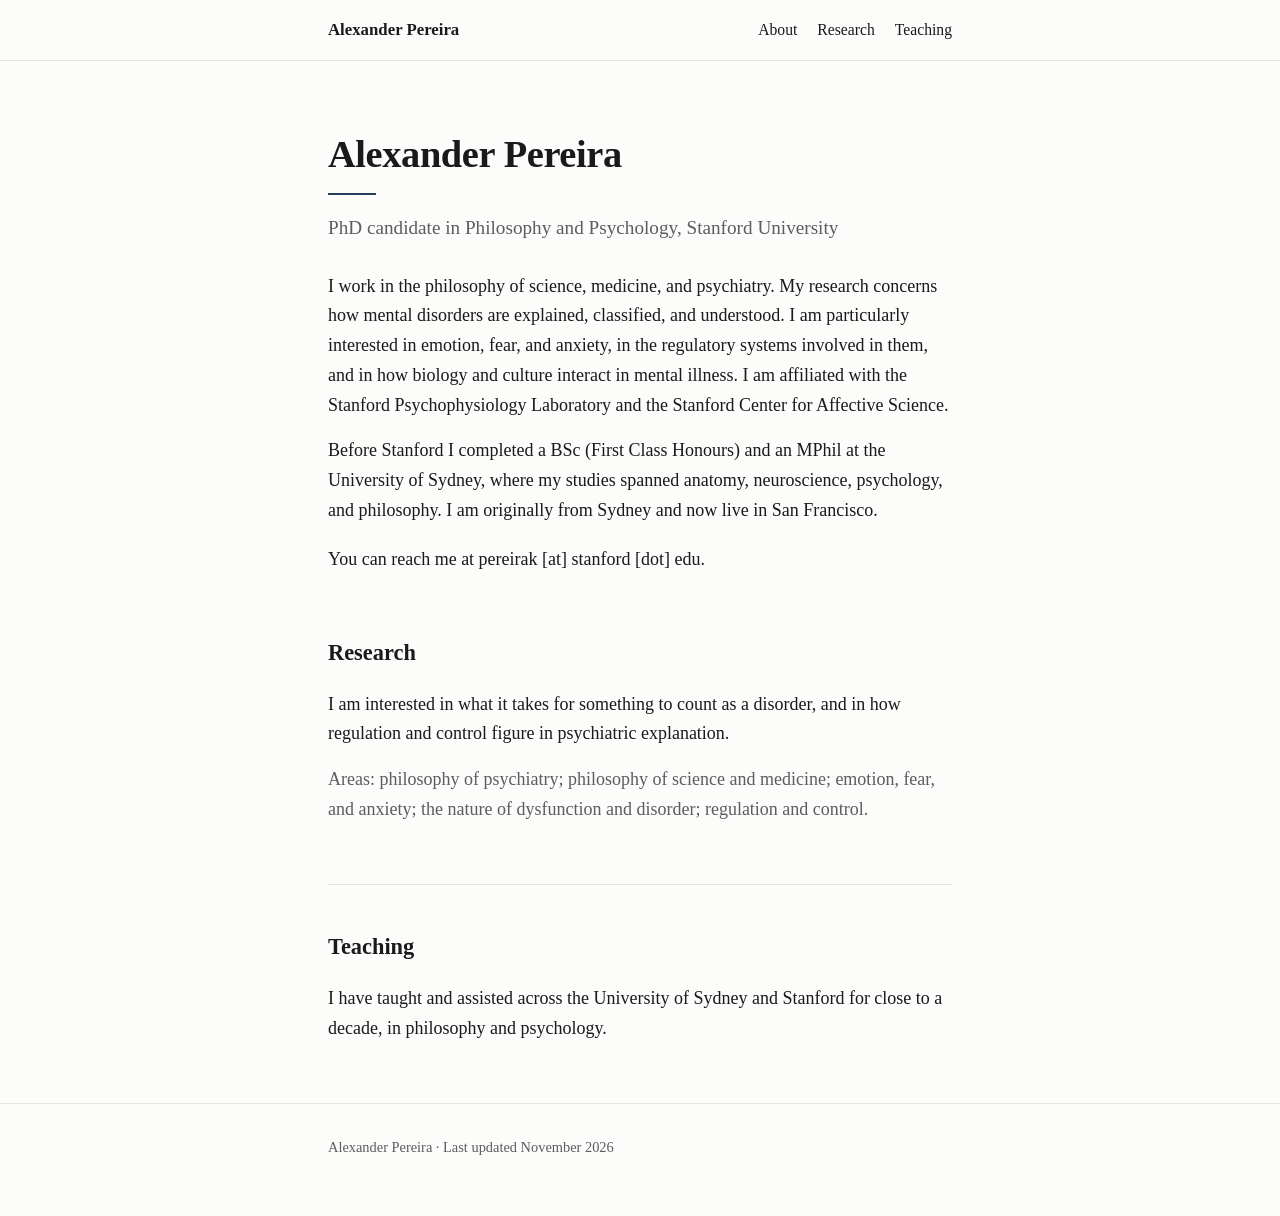
==== index.html @ c3bff444 "Add files via upload" ====
<!DOCTYPE html>
<html lang="en">
<head>
  <meta charset="utf-8">
  <meta name="viewport" content="width=device-width, initial-scale=1">
  <title>Alexander Pereira — Philosophy & Psychology, Stanford University</title>

  <style>
  /* ============================================================
     DESIGN TOKENS — the values you'll most often want to change.
     Edit these and the whole page updates.
     ============================================================ */
  :root {
    /* Colours */
    --paper:   #fcfcfb;   /* page background: near-white, barely warm */
    --ink:     #1a1a1c;   /* body text: near-black, not pure black */
    --muted:   #5c5c62;   /* secondary text: dates, captions */
    --rule:    #e6e5e2;   /* hairline dividers */
    --accent:  #274060;   /* deep ink blue: links and the rule under your name */

    /* Type */
    --serif: "Iowan Old Style", "Palatino Linotype", Palatino,
             "Book Antiqua", Georgia, serif;
    --measure: 42rem;     /* max line length for reading text (~66 characters) */
    --base:    1.125rem;  /* body font size (18px) */
  }

  /* ============================================================
     BASE
     ============================================================ */
  * { box-sizing: border-box; }

  html { -webkit-text-size-adjust: 100%; }

  body {
    margin: 0;
    background: var(--paper);
    color: var(--ink);
    font-family: var(--serif);
    font-size: var(--base);
    line-height: 1.65;
    /* nicer serif rendering */
    -webkit-font-smoothing: antialiased;
    text-rendering: optimizeLegibility;
  }

  /* One centred column for everything */
  .wrap {
    max-width: var(--measure);
    margin: 0 auto;
    padding: 0 1.5rem;
  }

  a {
    color: var(--accent);
    text-decoration: underline;
    text-underline-offset: 2px;
    text-decoration-thickness: 1px;
    transition: text-decoration-thickness 0.12s ease;
  }
  a:hover { text-decoration-thickness: 2px; }

  :focus-visible {
    outline: 2px solid var(--accent);
    outline-offset: 3px;
    border-radius: 1px;
  }

  @media (prefers-reduced-motion: reduce) {
    a { transition: none; }
  }

  /* ============================================================
     TOP NAV
     ============================================================ */
  .nav {
    position: sticky;
    top: 0;
    background: var(--paper);
    border-bottom: 1px solid var(--rule);
    z-index: 10;
  }
  .nav .wrap {
    display: flex;
    flex-wrap: wrap;
    align-items: baseline;
    justify-content: space-between;
    gap: 0.5rem 1.25rem;
    padding-top: 1rem;
    padding-bottom: 1rem;
  }
  .nav__name {
    font-weight: 600;
    font-size: 1.05rem;
    text-decoration: none;
    color: var(--ink);
  }
  .nav__links {
    display: flex;
    flex-wrap: wrap;
    gap: 1.25rem;
    font-size: 0.98rem;
  }
  .nav__links a {
    color: var(--ink);
    text-decoration: none;
  }
  .nav__links a:hover { color: var(--accent); }

  /* ============================================================
     HERO / LANDING
     ============================================================ */
  .hero { padding: 4.5rem 0 1rem; }

  .hero h1 {
    font-size: 2.4rem;
    line-height: 1.1;
    font-weight: 600;
    margin: 0;
    letter-spacing: -0.01em;
  }
  /* the one accent flourish: a short rule under the name */
  .hero h1::after {
    content: "";
    display: block;
    width: 3rem;
    height: 2px;
    background: var(--accent);
    margin-top: 1.1rem;
  }
  .hero .role {
    font-size: 1.2rem;
    color: var(--muted);
    margin: 1.1rem 0 1.75rem;
  }

  .links-row {
    display: flex;
    flex-wrap: wrap;
    gap: 1.5rem;
    margin-top: 1.5rem;
    font-size: 1rem;
  }

  /* ============================================================
     SECTIONS
     ============================================================ */
  section { padding: 2.75rem 0; }
  section + section { border-top: 1px solid var(--rule); }

  h2 {
    font-size: 1.4rem;
    font-weight: 600;
    margin: 0 0 1.1rem;
  }
  h3 {
    font-size: 1.05rem;
    font-weight: 600;
    margin: 1.75rem 0 0.35rem;
  }
  p { margin: 0 0 1rem; }

  .entry { margin: 0 0 1.4rem; }
  .entry .title { font-style: italic; }
  .entry .meta  { color: var(--muted); font-size: 0.95rem; }

  ul.plain { list-style: none; padding: 0; margin: 0; }
  ul.plain li { margin: 0 0 1rem; }

  .areas { color: var(--muted); }

  .contact { margin: 1.25rem 0 0; }

  /* ============================================================
     FOOTER
     ============================================================ */
  footer {
    border-top: 1px solid var(--rule);
    padding: 2rem 0 3.5rem;
    color: var(--muted);
    font-size: 0.9rem;
  }

  /* ============================================================
     SMALL SCREENS
     ============================================================ */
  @media (max-width: 640px) {
    :root { --base: 1.0625rem; }
    .hero { padding-top: 3rem; }
    .hero h1 { font-size: 2rem; }
  }
  </style>
</head>

<body>

  <nav class="nav">
    <div class="wrap">
      <a class="nav__name" href="#top">Alexander Pereira</a>
      <div class="nav__links">
        <a href="#about">About</a>
        <a href="#research">Research</a>
        <a href="#teaching">Teaching</a>
      </div>
    </div>
  </nav>

  <main class="wrap" id="top">

    <header class="hero" id="about">
      <h1>Alexander Pereira</h1>
      <p class="role">PhD candidate in Philosophy and Psychology, Stanford University</p>

      <p>
        I work in the philosophy of science, medicine, and psychiatry. My research
        concerns how mental disorders are explained, classified, and understood. I am
        particularly interested in emotion, fear, and anxiety, in the regulatory systems
        involved in them, and in how biology and culture interact in mental illness.
        I am affiliated with the Stanford Psychophysiology Laboratory and the Stanford
        Center for Affective Science.
      </p>
      <p>
        Before Stanford I completed a BSc (First Class Honours) and an MPhil at the
        University of Sydney, where my studies spanned anatomy, neuroscience, psychology,
        and philosophy. I am originally from Sydney and now live in San Francisco.
      </p>

      <p class="contact">
        You can reach me at pereirak [at] stanford [dot] edu.
      </p>

    </header>

    <section id="research">
      <h2>Research</h2>
      <p>
        I am interested in what it takes for something to count as a disorder, and in how
        regulation and control figure in psychiatric explanation.
      </p>


      <p class="areas">
        Areas: philosophy of psychiatry; philosophy of science and medicine; emotion,
        fear, and anxiety; the nature of dysfunction and disorder; regulation and control.
      </p>
    </section>

    <section id="teaching">
      <h2>Teaching</h2>
      <p>
        I have taught and assisted across the University of Sydney and Stanford for
        close to a decade, in philosophy and psychology.
      </p>
    </section>



  </main>

  <footer>
    <div class="wrap">
      Alexander Pereira · Last updated November 2026
    </div>
  </footer>

</body>
</html>
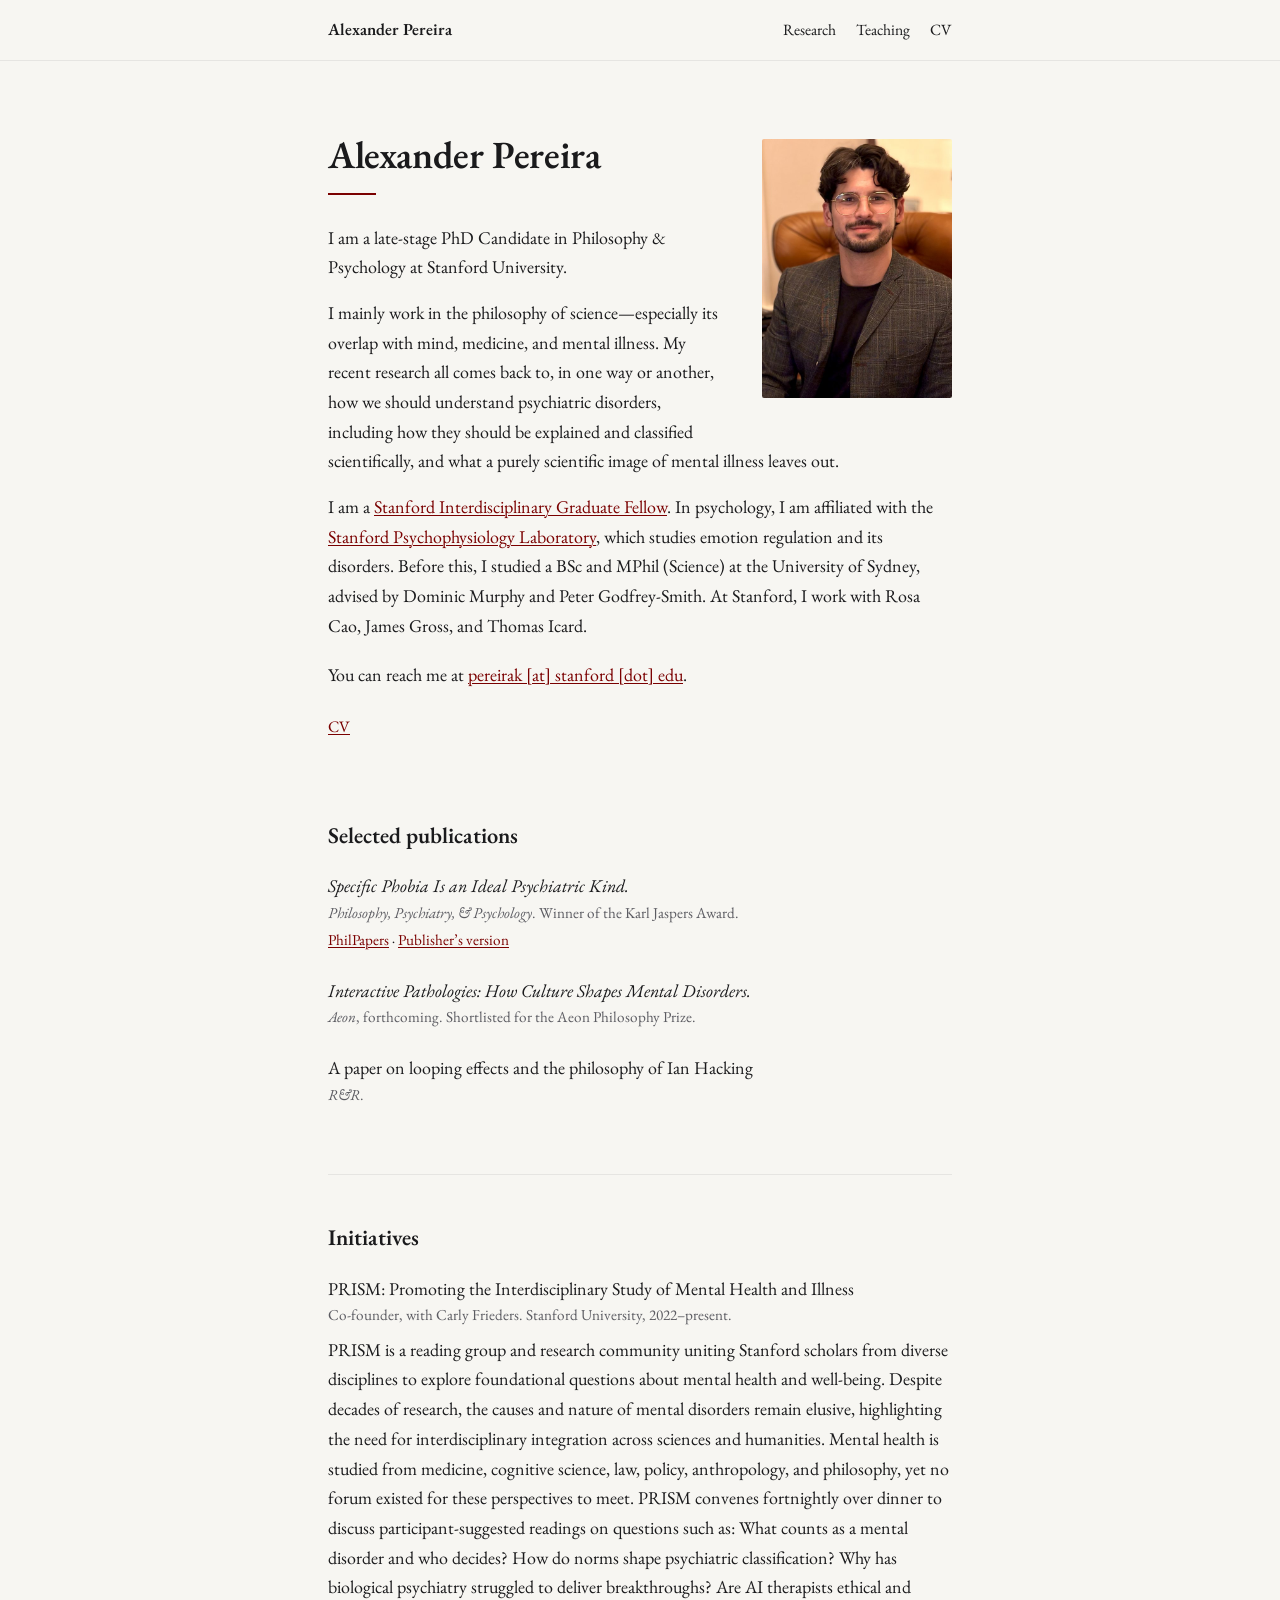
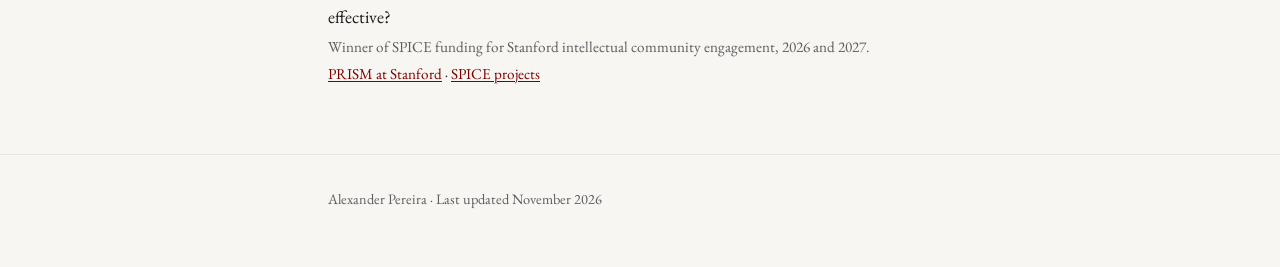
==== commit a51c1a70: "Add files via upload" ====
--- a/index.html
+++ b/index.html
@@ -4,256 +4,112 @@
   <meta charset="utf-8">
   <meta name="viewport" content="width=device-width, initial-scale=1">
   <title>Alexander Pereira — Philosophy & Psychology, Stanford University</title>
-
-  <style>
-  /* ============================================================
-     DESIGN TOKENS — the values you'll most often want to change.
-     Edit these and the whole page updates.
-     ============================================================ */
-  :root {
-    /* Colours */
-    --paper:   #fcfcfb;   /* page background: near-white, barely warm */
-    --ink:     #1a1a1c;   /* body text: near-black, not pure black */
-    --muted:   #5c5c62;   /* secondary text: dates, captions */
-    --rule:    #e6e5e2;   /* hairline dividers */
-    --accent:  #274060;   /* deep ink blue: links and the rule under your name */
-
-    /* Type */
-    --serif: "Iowan Old Style", "Palatino Linotype", Palatino,
-             "Book Antiqua", Georgia, serif;
-    --measure: 42rem;     /* max line length for reading text (~66 characters) */
-    --base:    1.125rem;  /* body font size (18px) */
-  }
-
-  /* ============================================================
-     BASE
-     ============================================================ */
-  * { box-sizing: border-box; }
-
-  html { -webkit-text-size-adjust: 100%; }
-
-  body {
-    margin: 0;
-    background: var(--paper);
-    color: var(--ink);
-    font-family: var(--serif);
-    font-size: var(--base);
-    line-height: 1.65;
-    /* nicer serif rendering */
-    -webkit-font-smoothing: antialiased;
-    text-rendering: optimizeLegibility;
-  }
-
-  /* One centred column for everything */
-  .wrap {
-    max-width: var(--measure);
-    margin: 0 auto;
-    padding: 0 1.5rem;
-  }
-
-  a {
-    color: var(--accent);
-    text-decoration: underline;
-    text-underline-offset: 2px;
-    text-decoration-thickness: 1px;
-    transition: text-decoration-thickness 0.12s ease;
-  }
-  a:hover { text-decoration-thickness: 2px; }
-
-  :focus-visible {
-    outline: 2px solid var(--accent);
-    outline-offset: 3px;
-    border-radius: 1px;
-  }
-
-  @media (prefers-reduced-motion: reduce) {
-    a { transition: none; }
-  }
-
-  /* ============================================================
-     TOP NAV
-     ============================================================ */
-  .nav {
-    position: sticky;
-    top: 0;
-    background: var(--paper);
-    border-bottom: 1px solid var(--rule);
-    z-index: 10;
-  }
-  .nav .wrap {
-    display: flex;
-    flex-wrap: wrap;
-    align-items: baseline;
-    justify-content: space-between;
-    gap: 0.5rem 1.25rem;
-    padding-top: 1rem;
-    padding-bottom: 1rem;
-  }
-  .nav__name {
-    font-weight: 600;
-    font-size: 1.05rem;
-    text-decoration: none;
-    color: var(--ink);
-  }
-  .nav__links {
-    display: flex;
-    flex-wrap: wrap;
-    gap: 1.25rem;
-    font-size: 0.98rem;
-  }
-  .nav__links a {
-    color: var(--ink);
-    text-decoration: none;
-  }
-  .nav__links a:hover { color: var(--accent); }
-
-  /* ============================================================
-     HERO / LANDING
-     ============================================================ */
-  .hero { padding: 4.5rem 0 1rem; }
-
-  .hero h1 {
-    font-size: 2.4rem;
-    line-height: 1.1;
-    font-weight: 600;
-    margin: 0;
-    letter-spacing: -0.01em;
-  }
-  /* the one accent flourish: a short rule under the name */
-  .hero h1::after {
-    content: "";
-    display: block;
-    width: 3rem;
-    height: 2px;
-    background: var(--accent);
-    margin-top: 1.1rem;
-  }
-  .hero .role {
-    font-size: 1.2rem;
-    color: var(--muted);
-    margin: 1.1rem 0 1.75rem;
-  }
-
-  .links-row {
-    display: flex;
-    flex-wrap: wrap;
-    gap: 1.5rem;
-    margin-top: 1.5rem;
-    font-size: 1rem;
-  }
-
-  /* ============================================================
-     SECTIONS
-     ============================================================ */
-  section { padding: 2.75rem 0; }
-  section + section { border-top: 1px solid var(--rule); }
-
-  h2 {
-    font-size: 1.4rem;
-    font-weight: 600;
-    margin: 0 0 1.1rem;
-  }
-  h3 {
-    font-size: 1.05rem;
-    font-weight: 600;
-    margin: 1.75rem 0 0.35rem;
-  }
-  p { margin: 0 0 1rem; }
-
-  .entry { margin: 0 0 1.4rem; }
-  .entry .title { font-style: italic; }
-  .entry .meta  { color: var(--muted); font-size: 0.95rem; }
-
-  ul.plain { list-style: none; padding: 0; margin: 0; }
-  ul.plain li { margin: 0 0 1rem; }
-
-  .areas { color: var(--muted); }
-
-  .contact { margin: 1.25rem 0 0; }
-
-  /* ============================================================
-     FOOTER
-     ============================================================ */
-  footer {
-    border-top: 1px solid var(--rule);
-    padding: 2rem 0 3.5rem;
-    color: var(--muted);
-    font-size: 0.9rem;
-  }
-
-  /* ============================================================
-     SMALL SCREENS
-     ============================================================ */
-  @media (max-width: 640px) {
-    :root { --base: 1.0625rem; }
-    .hero { padding-top: 3rem; }
-    .hero h1 { font-size: 2rem; }
-  }
-  </style>
+  <link rel="stylesheet" href="style.css">
 </head>
 
 <body>
 
   <nav class="nav">
     <div class="wrap">
-      <a class="nav__name" href="#top">Alexander Pereira</a>
+      <a class="nav__name" href="index.html">Alexander Pereira</a>
       <div class="nav__links">
-        <a href="#about">About</a>
-        <a href="#research">Research</a>
-        <a href="#teaching">Teaching</a>
+        <a href="research.html">Research</a>
+        <a href="teaching.html">Teaching</a>
+        <a href="cv.html">CV</a>
       </div>
     </div>
   </nav>
 
-  <main class="wrap" id="top">
+  <main class="wrap">
 
-    <header class="hero" id="about">
+    <header class="hero">
+      <img class="headshot" src="images/headshot.jpg" alt="Alexander Pereira" width="600" height="817">
       <h1>Alexander Pereira</h1>
-      <p class="role">PhD candidate in Philosophy and Psychology, Stanford University</p>
 
+      <!-- Introduction. Each paragraph sits between <p> and </p>. -->
       <p>
-        I work in the philosophy of science, medicine, and psychiatry. My research
-        concerns how mental disorders are explained, classified, and understood. I am
-        particularly interested in emotion, fear, and anxiety, in the regulatory systems
-        involved in them, and in how biology and culture interact in mental illness.
-        I am affiliated with the Stanford Psychophysiology Laboratory and the Stanford
-        Center for Affective Science.
+        I am a late-stage PhD Candidate in Philosophy &amp; Psychology at Stanford University.
       </p>
       <p>
-        Before Stanford I completed a BSc (First Class Honours) and an MPhil at the
-        University of Sydney, where my studies spanned anatomy, neuroscience, psychology,
-        and philosophy. I am originally from Sydney and now live in San Francisco.
+        I mainly work in the philosophy of science—especially its overlap with mind,
+        medicine, and mental illness. My recent research all comes back to, in one way
+        or another, how we should understand psychiatric disorders, including how they
+        should be explained and classified scientifically, and what a purely scientific
+        image of mental illness leaves out.
+      </p>
+      <p>
+        I am a <a href="https://vpge.stanford.edu/fellowships-funding/sigf">Stanford
+        Interdisciplinary Graduate Fellow</a>. In psychology, I am affiliated with the
+        <a href="https://spl.stanford.edu">Stanford Psychophysiology Laboratory</a>, which
+        studies emotion regulation and its disorders. Before this, I studied a BSc and
+        MPhil (Science) at the University of Sydney, advised by Dominic Murphy and
+        Peter Godfrey-Smith. At Stanford, I work with Rosa Cao, James Gross, and
+        Thomas Icard.
       </p>
 
       <p class="contact">
-        You can reach me at pereirak [at] stanford [dot] edu.
+        You can reach me at <a data-user="pereirak" data-domain="stanford.edu">pereirak [at] stanford [dot] edu</a>.
       </p>
 
+      <div class="links-row">
+        <a href="cv.html">CV</a>
+        <!-- Profile links: Claude will add these once you send the addresses.
+        <a href="">PhilPeople</a>
+        <a href="">Google Scholar</a>
+        <a href="">LinkedIn</a>
+        -->
+      </div>
     </header>
 
-    <section id="research">
-      <h2>Research</h2>
-      <p>
-        I am interested in what it takes for something to count as a disorder, and in how
-        regulation and control figure in psychiatric explanation.
-      </p>
+    <section>
+      <h2>Selected publications</h2>
 
+      <div class="entry">
+        <div class="title">Specific Phobia Is an Ideal Psychiatric Kind.</div>
+        <div class="meta"><em>Philosophy, Psychiatry, &amp; Psychology</em>. Winner of the Karl Jaspers Award.</div>
+        <div class="links">
+          <a href="https://philpapers.org/rec/PERSPI-3">PhilPapers</a> ·
+          <a href="https://muse.jhu.edu/article/765601">Publisher’s version</a>
+        </div>
+      </div>
 
-      <p class="areas">
-        Areas: philosophy of psychiatry; philosophy of science and medicine; emotion,
-        fear, and anxiety; the nature of dysfunction and disorder; regulation and control.
-      </p>
+      <div class="entry">
+        <div class="title">Interactive Pathologies: How Culture Shapes Mental Disorders.</div>
+        <div class="meta"><em>Aeon</em>, forthcoming. Shortlisted for the Aeon Philosophy Prize.</div>
+      </div>
+
+      <div class="entry">
+        <div class="title plain">A paper on looping effects and the philosophy of Ian Hacking</div>
+        <div class="meta"><em>R&amp;R</em>.</div>
+      </div>
     </section>
 
-    <section id="teaching">
-      <h2>Teaching</h2>
-      <p>
-        I have taught and assisted across the University of Sydney and Stanford for
-        close to a decade, in philosophy and psychology.
-      </p>
+    <section>
+      <h2>Initiatives</h2>
+
+      <div class="entry">
+        <div class="title plain">PRISM: Promoting the Interdisciplinary Study of Mental Health and Illness</div>
+        <div class="meta">Co-founder, with Carly Frieders. Stanford University, 2022–present.</div>
+        <p class="summary">
+          PRISM is a reading group and research community uniting Stanford scholars from
+          diverse disciplines to explore foundational questions about mental health and
+          well-being. Despite decades of research, the causes and nature of mental disorders
+          remain elusive, highlighting the need for interdisciplinary integration across
+          sciences and humanities. Mental health is studied from medicine, cognitive science,
+          law, policy, anthropology, and philosophy, yet no forum existed for these
+          perspectives to meet. PRISM convenes fortnightly over dinner to discuss
+          participant-suggested readings on questions such as: What counts as a mental
+          disorder and who decides? How do norms shape psychiatric classification? Why has
+          biological psychiatry struggled to deliver breakthroughs? Are AI therapists ethical
+          and effective?
+        </p>
+        <div class="meta">Winner of SPICE funding for Stanford intellectual community engagement, 2026 and 2027.</div>
+        <div class="links">
+          <a href="https://philosophy.stanford.edu/prism-reading-group">PRISM at Stanford</a> ·
+          <a href="https://vpge.stanford.edu/fellowships-funding/student-projects-intellectual/2025-2026-spice-projects">SPICE projects</a>
+        </div>
+      </div>
     </section>
-
-
 
   </main>
 
@@ -263,5 +119,16 @@
     </div>
   </footer>
 
+  <script>
+    /* Builds the email link when the page loads, so the plain address never appears in the page file */
+    document.querySelectorAll('a[data-user]').forEach(function (a) {
+      a.href = 'mailto:' + a.dataset.user + '@' + a.dataset.domain;
+    });
+  </script>
+
+  <!-- Visitor statistics (GoatCounter): https://alexkpereira.goatcounter.com -->
+  <script data-goatcounter="https://alexkpereira.goatcounter.com/count"
+          async src="https://gc.zgo.at/count.js"></script>
+
 </body>
 </html>
--- a/style.css
+++ b/style.css
@@ -0,0 +1,299 @@
+/* ============================================================
+   FONT FILES — EB Garamond, served from the site's own fonts folder
+   ============================================================ */
+@font-face { font-family: "EB Garamond"; src: url("fonts/eb-garamond-regular.woff2") format("woff2");
+             font-weight: 400; font-style: normal; font-display: swap; }
+@font-face { font-family: "EB Garamond"; src: url("fonts/eb-garamond-italic.woff2") format("woff2");
+             font-weight: 400; font-style: italic; font-display: swap; }
+@font-face { font-family: "EB Garamond"; src: url("fonts/eb-garamond-medium.woff2") format("woff2");
+             font-weight: 500; font-style: normal; font-display: swap; }
+@font-face { font-family: "EB Garamond"; src: url("fonts/eb-garamond-semibold.woff2") format("woff2");
+             font-weight: 600 700; font-style: normal; font-display: swap; }
+@font-face { font-family: "EB Garamond"; src: url("fonts/eb-garamond-semibolditalic.woff2") format("woff2");
+             font-weight: 600 700; font-style: italic; font-display: swap; }
+
+/* ============================================================
+   DESIGN TOKENS — the values you'll most often want to change.
+   Edit these and every page on the site updates.
+   ============================================================ */
+:root {
+  /* Colours */
+  --paper:   #f7f6f2;   /* page background: warm off-white */
+  --ink:     #1a1a1c;   /* body text: near-black, not pure black */
+  --muted:   #5c5c62;   /* secondary text: dates, captions */
+  --rule:    #e6e5e2;   /* hairline dividers */
+  --accent:  #7a0000;   /* Stanford Cardinal Dark: links, the rule under your name, current menu item */
+
+  /* Type */
+  --serif: "EB Garamond", "Iowan Old Style", "Palatino Linotype", Palatino,
+           Georgia, serif;
+  --measure: 42rem;     /* max line length for reading text (~66 characters) */
+  --base:    1.125rem;  /* body font size (18px) */
+}
+
+/* ============================================================
+   BASE
+   ============================================================ */
+* { box-sizing: border-box; }
+
+html { -webkit-text-size-adjust: 100%; }
+
+body {
+  margin: 0;
+  background: var(--paper);
+  color: var(--ink);
+  font-family: var(--serif);
+  font-size: var(--base);
+  line-height: 1.65;
+  /* nicer serif rendering */
+  -webkit-font-smoothing: antialiased;
+  text-rendering: optimizeLegibility;
+}
+
+/* One centred column for everything */
+.wrap {
+  max-width: var(--measure);
+  margin: 0 auto;
+  padding: 0 1.5rem;
+}
+
+a {
+  color: var(--accent);
+  text-decoration: underline;
+  text-underline-offset: 2px;
+  text-decoration-thickness: 1px;
+  transition: text-decoration-thickness 0.12s ease;
+}
+a:hover { text-decoration-thickness: 2px; }
+
+:focus-visible {
+  outline: 2px solid var(--accent);
+  outline-offset: 3px;
+  border-radius: 1px;
+}
+
+@media (prefers-reduced-motion: reduce) {
+  a { transition: none; }
+}
+
+/* ============================================================
+   TOP NAV
+   ============================================================ */
+.nav {
+  position: sticky;
+  top: 0;
+  background: var(--paper);
+  border-bottom: 1px solid var(--rule);
+  z-index: 10;
+}
+.nav .wrap {
+  display: flex;
+  flex-wrap: wrap;
+  align-items: baseline;
+  justify-content: space-between;
+  gap: 0.5rem 1.25rem;
+  padding-top: 1rem;
+  padding-bottom: 1rem;
+}
+.nav__name {
+  font-weight: 600;
+  font-size: 1.05rem;
+  text-decoration: none;
+  color: var(--ink);
+}
+.nav__links {
+  display: flex;
+  flex-wrap: wrap;
+  gap: 1.25rem;
+  font-size: 0.98rem;
+}
+.nav__links a {
+  color: var(--ink);
+  text-decoration: none;
+}
+.nav__links a:hover { color: var(--accent); }
+
+/* ============================================================
+   HERO / LANDING
+   ============================================================ */
+.hero { padding: 4.5rem 0 2rem; }
+
+.hero h1 {
+  font-size: 2.4rem;
+  line-height: 1.1;
+  font-weight: 600;
+  margin: 0;
+  letter-spacing: -0.01em;
+}
+/* the one accent flourish: a short rule under the name */
+.hero h1::after {
+  content: "";
+  display: block;
+  width: 3rem;
+  height: 2px;
+  background: var(--accent);
+  margin: 1.1rem 0 1.75rem;
+}
+.hero .role {
+  font-size: 1.2rem;
+  color: var(--muted);
+  margin: 1.1rem 0 1.75rem;
+}
+
+.headshot {
+  float: right;
+  width: 190px;                 /* size of the photo on wide screens */
+  height: auto;
+  margin: 0.4rem 0 1.25rem 2.25rem;
+  border-radius: 2px;
+}
+@media (max-width: 640px) {
+  /* on phones: name first, then the photo, then the text */
+  .hero { display: flex; flex-direction: column; }
+  .hero > * { order: 2; }
+  .hero > h1 { order: 0; }
+  .hero > .headshot { order: 1; float: none; width: 62%; max-width: 260px; margin: 0 0 1.75rem; }
+}
+.hero::after { content: ""; display: block; clear: both; }
+
+.links-row {
+  display: flex;
+  flex-wrap: wrap;
+  gap: 1.5rem;
+  margin-top: 1.5rem;
+  font-size: 1rem;
+}
+
+/* ============================================================
+   SECTIONS
+   ============================================================ */
+section { padding: 2.75rem 0; }
+section + section { border-top: 1px solid var(--rule); }
+
+h2 {
+  font-size: 1.4rem;
+  font-weight: 600;
+  margin: 0 0 1.1rem;
+}
+h3 {
+  font-size: 1.05rem;
+  font-weight: 600;
+  margin: 1.75rem 0 0.35rem;
+}
+p { margin: 0 0 1rem; }
+
+.entry { margin: 0 0 1.4rem; }
+.entry .title { font-style: italic; }
+.entry .title.plain { font-style: normal; }
+.entry .with { font-style: normal; }
+.entry .summary { margin: 0.4rem 0 0.2rem; }
+.entry .meta  { color: var(--muted); font-size: 0.95rem; }
+.entry .links { font-size: 0.95rem; margin-top: 0.15rem; }
+
+ul.plain { list-style: none; padding: 0; margin: 0; }
+ul.plain li { margin: 0 0 1rem; }
+
+.areas { color: var(--muted); }
+
+/* Inner pages: a plain page title instead of the large name */
+.page-head { padding: 4rem 0 0.5rem; }
+.page-head h1 {
+  font-size: 2rem;
+  line-height: 1.15;
+  font-weight: 600;
+  margin: 0;
+}
+
+/* The menu item for the page you are on */
+.nav__links a[aria-current="page"] { color: var(--accent); }
+
+.contact { margin: 1.25rem 0 0; }
+
+/* ============================================================
+   CV PAGE — two columns: dates on the left, entries on the right
+   ============================================================ */
+
+.cv { font-size: 1rem; line-height: 1.45; padding: 3rem 0 1rem; }
+.cv-download { text-align: right; font-size: 0.95rem; margin: 0 0 1rem; }
+.cv-head { text-align: center; margin-bottom: 2rem; }
+.cv-head h1 { font-size: 2rem; font-weight: 700; margin: 0 0 0.5rem; }
+.cv-head div { line-height: 1.5; }
+
+.cv .row {
+  display: grid;
+  grid-template-columns: 7.25rem 1fr;   /* width of the date column */
+  column-gap: 0.75rem;
+  margin: 0 0 0.6rem;
+  break-inside: avoid;                   /* never split an entry across pages */
+}
+.cv .row.sub { margin: 0.9rem 0 0.5rem; }
+.cv .row.tight { margin-bottom: 0.15rem; }   /* compact single-line lists, e.g. coursework */
+.cv .more { padding-left: 2.25em; }       /* indented continuation lines */
+.cv .keep { break-inside: avoid; }  /* keep a subheading with its first entry */
+.cv .keep.split, .cv .keep.split .row { break-inside: auto; }  /* very long entries may run across a page */
+.cv .note { display: block; font-size: 0.92em; color: var(--muted); }
+.cv-areas .row { margin: 0; }
+.cv-areas { margin-bottom: 1.5rem; }
+
+.cv h2 {
+  font-size: 1.05rem; font-weight: 700;
+  border-bottom: 1px solid var(--ink);
+  padding-bottom: 0.2rem; margin: 1.75rem 0 0.8rem;
+  break-after: avoid;                    /* keep a heading with what follows */
+}
+.cv h2 .key { font-weight: 400; }
+.cv h3 { font-size: 1rem; font-weight: 700; margin: 0; }
+.cv h4 { font-size: 1rem; font-weight: 400; font-style: italic; margin: 0; }
+
+.print-only { display: none; }
+
+@media (max-width: 640px) {
+  .cv .row { grid-template-columns: 5.5rem 1fr; }
+  .cv .more { padding-left: 1em; }
+}
+
+/* ============================================================
+   PRINTING / PDF — only the CV content, on white, 12pt
+   ============================================================ */
+@page { size: Letter; margin: 1in; }
+@media print {
+  .nav, footer, .screen-only { display: none !important; }
+  .print-only { display: block; }
+  body { background: #fff; font-size: 12pt; }
+  .wrap, .cv-page { max-width: none; padding: 0; margin: 0; }
+  .cv { padding: 0; font-size: 12pt; line-height: 1.3; }
+  .cv .row { margin-bottom: 0.45rem; }
+  .cv .row.sub { margin: 0.7rem 0 0.35rem; }
+  .cv .row.tight { margin-bottom: 0.1rem; }
+  .cv h2 { margin: 1.4rem 0 0.6rem; }
+  .cv-head h1 { font-size: 20pt; }
+  .cv h2 { font-size: 12pt; }
+  /* in print, a plain two-column layout that can run across a page break */
+  .cv .row { display: block; }
+  .cv .row::after { content: ""; display: block; clear: both; }
+  .cv .row .d { float: left; width: 1.15in; }
+  .cv .row .c { margin-left: 1.3in; }
+  .cv .row, .cv .keep { break-inside: auto; orphans: 2; widows: 2; }  /* entries may continue on the next page… */
+  .cv .row.sub, .cv .row .c > div:first-child { break-after: avoid; } /* …but a heading never ends a page */
+  .cv .row.short { break-inside: avoid; }  /* …but short entries stay whole */
+  a { text-decoration: none; }
+}
+
+/* ============================================================
+   FOOTER
+   ============================================================ */
+footer {
+  border-top: 1px solid var(--rule);
+  padding: 2rem 0 3.5rem;
+  color: var(--muted);
+  font-size: 0.9rem;
+}
+
+/* ============================================================
+   SMALL SCREENS
+   ============================================================ */
+@media (max-width: 640px) {
+  :root { --base: 1.0625rem; }
+  .hero { padding-top: 3rem; }
+  .hero h1 { font-size: 2rem; }
+}
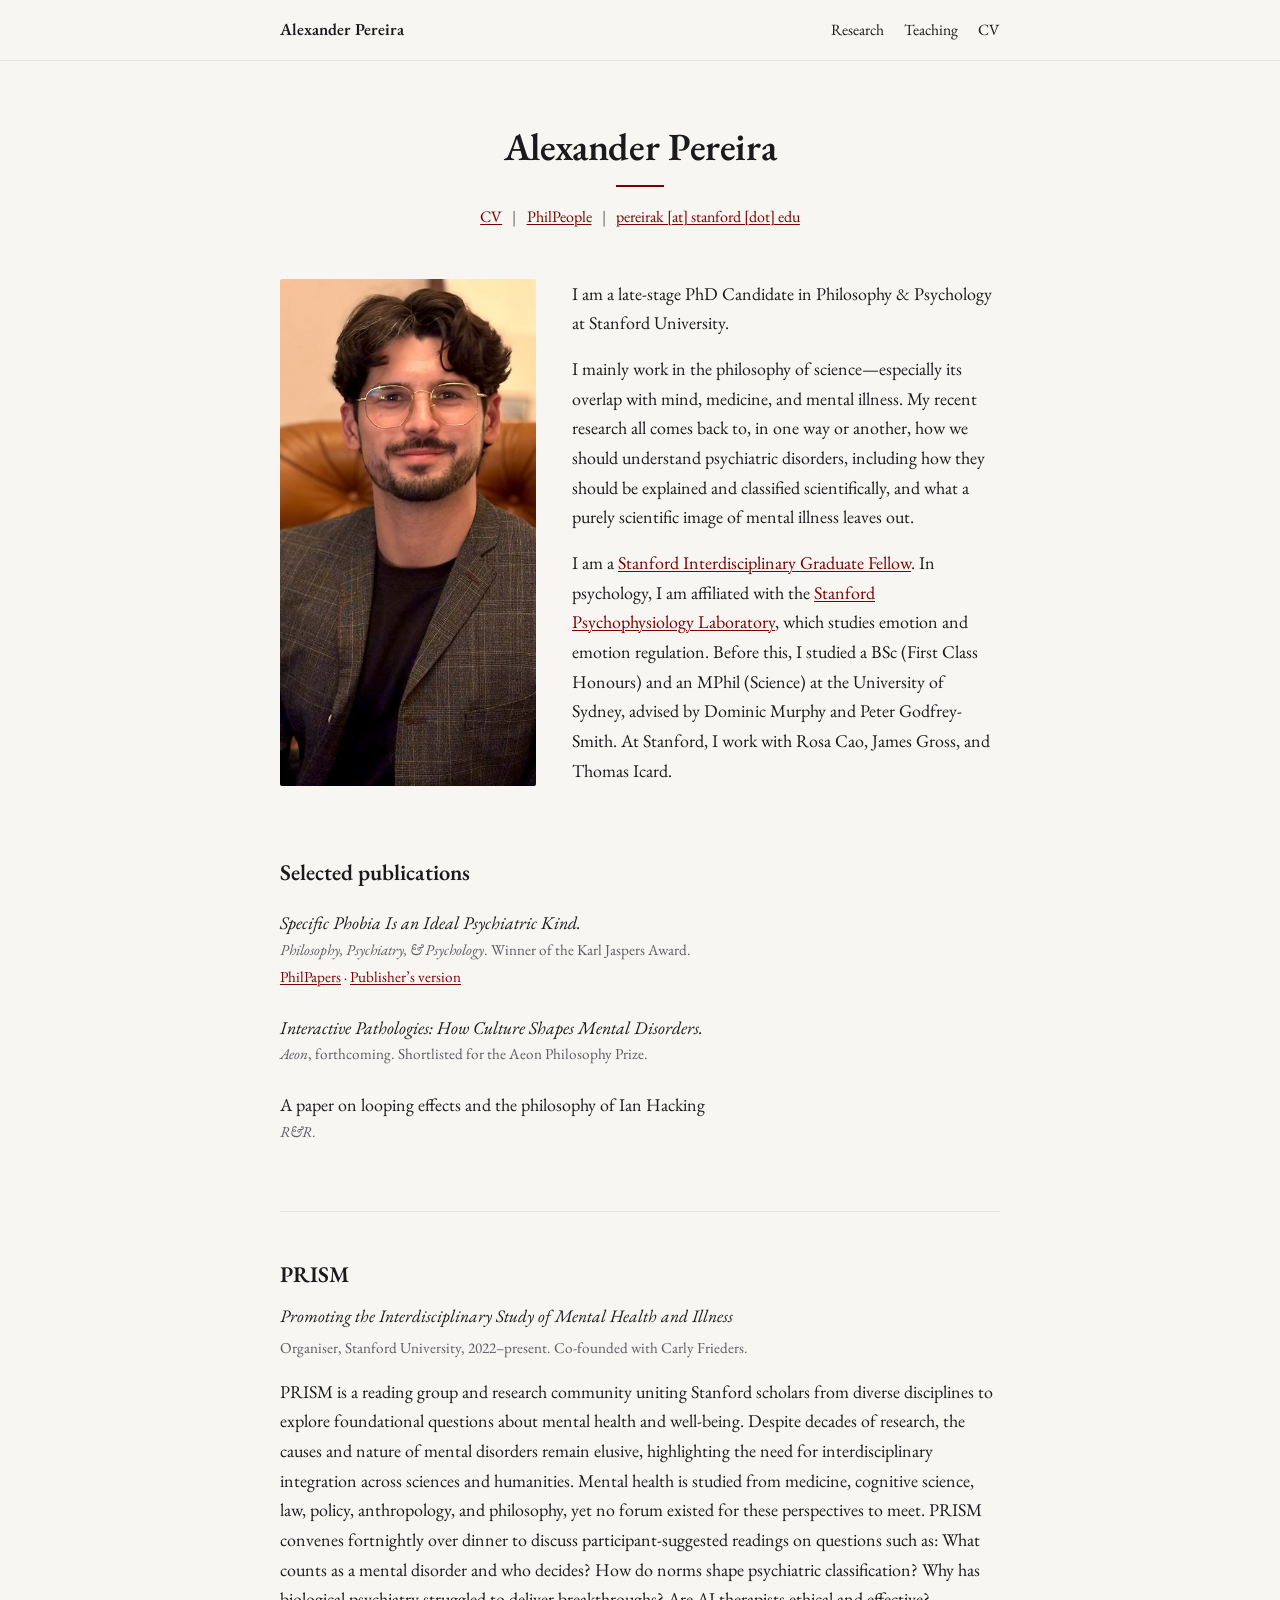
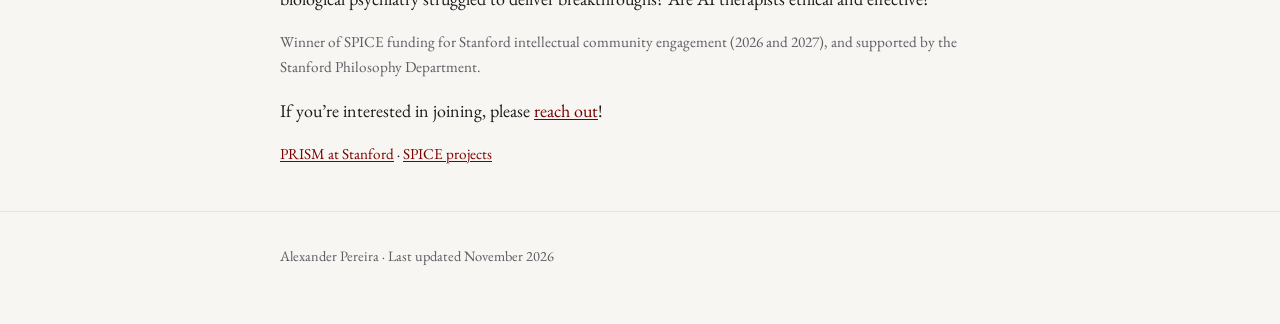
==== commit 950f3a81: "Add files via upload" ====
--- a/index.html
+++ b/index.html
@@ -10,7 +10,7 @@
 <body>
 
   <nav class="nav">
-    <div class="wrap">
+    <div class="wrap landing">
       <a class="nav__name" href="index.html">Alexander Pereira</a>
       <div class="nav__links">
         <a href="research.html">Research</a>
@@ -20,46 +20,44 @@
     </div>
   </nav>
 
-  <main class="wrap">
+  <main class="wrap landing">
 
     <header class="hero">
+      <h1>Alexander Pereira</h1>
+      <p class="hero-links">
+        <a href="cv.html">CV</a>
+        <span class="sep">|</span>
+        <a href="https://philpeople.org/profiles/alexander-pereira">PhilPeople</a>
+        <span class="sep">|</span>
+        <a data-user="pereirak" data-domain="stanford.edu">pereirak [at] stanford [dot] edu</a>
+      </p>
+    </header>
+
+    <div class="intro">
       <img class="headshot" src="images/headshot.jpg" alt="Alexander Pereira" width="600" height="817">
-      <h1>Alexander Pereira</h1>
-
-      <!-- Introduction. Each paragraph sits between <p> and </p>. -->
-      <p>
-        I am a late-stage PhD Candidate in Philosophy &amp; Psychology at Stanford University.
-      </p>
-      <p>
-        I mainly work in the philosophy of science—especially its overlap with mind,
-        medicine, and mental illness. My recent research all comes back to, in one way
-        or another, how we should understand psychiatric disorders, including how they
-        should be explained and classified scientifically, and what a purely scientific
-        image of mental illness leaves out.
-      </p>
-      <p>
-        I am a <a href="https://vpge.stanford.edu/fellowships-funding/sigf">Stanford
-        Interdisciplinary Graduate Fellow</a>. In psychology, I am affiliated with the
-        <a href="https://spl.stanford.edu">Stanford Psychophysiology Laboratory</a>, which
-        studies emotion regulation and its disorders. Before this, I studied a BSc and
-        MPhil (Science) at the University of Sydney, advised by Dominic Murphy and
-        Peter Godfrey-Smith. At Stanford, I work with Rosa Cao, James Gross, and
-        Thomas Icard.
-      </p>
-
-      <p class="contact">
-        You can reach me at <a data-user="pereirak" data-domain="stanford.edu">pereirak [at] stanford [dot] edu</a>.
-      </p>
-
-      <div class="links-row">
-        <a href="cv.html">CV</a>
-        <!-- Profile links: Claude will add these once you send the addresses.
-        <a href="">PhilPeople</a>
-        <a href="">Google Scholar</a>
-        <a href="">LinkedIn</a>
-        -->
+      <div class="intro-text">
+        <!-- Introduction. Each paragraph sits between <p> and </p>. -->
+        <p>
+          I am a late-stage PhD Candidate in Philosophy &amp; Psychology at Stanford University.
+        </p>
+        <p>
+          I mainly work in the philosophy of science—especially its overlap with mind,
+          medicine, and mental illness. My recent research all comes back to, in one way
+          or another, how we should understand psychiatric disorders, including how they
+          should be explained and classified scientifically, and what a purely scientific
+          image of mental illness leaves out.
+        </p>
+        <p>
+          I am a <a href="https://vpge.stanford.edu/fellowships-funding/vpge-fellowships/sigf-stanford-interdisciplinary-graduate-fellowship">Stanford
+          Interdisciplinary Graduate Fellow</a>. In psychology, I am affiliated with the
+          <a href="https://spl.stanford.edu">Stanford Psychophysiology Laboratory</a>, which
+          studies emotion and emotion regulation. Before this, I studied a BSc (First Class
+          Honours) and an MPhil (Science) at the University of Sydney, advised by Dominic
+          Murphy and Peter Godfrey-Smith. At Stanford, I work with Rosa Cao, James Gross,
+          and Thomas Icard.
+        </p>
       </div>
-    </header>
+    </div>
 
     <section>
       <h2>Selected publications</h2>
@@ -85,12 +83,11 @@
     </section>
 
     <section>
-      <h2>Initiatives</h2>
+      <h2>PRISM</h2>
+      <p class="subtitle">Promoting the Interdisciplinary Study of Mental Health and Illness</p>
+      <p class="meta">Organiser, Stanford University, 2022–present. Co-founded with Carly Frieders.</p>
 
-      <div class="entry">
-        <div class="title plain">PRISM: Promoting the Interdisciplinary Study of Mental Health and Illness</div>
-        <div class="meta">Co-founder, with Carly Frieders. Stanford University, 2022–present.</div>
-        <p class="summary">
+      <p>
           PRISM is a reading group and research community uniting Stanford scholars from
           diverse disciplines to explore foundational questions about mental health and
           well-being. Despite decades of research, the causes and nature of mental disorders
@@ -103,18 +100,27 @@
           biological psychiatry struggled to deliver breakthroughs? Are AI therapists ethical
           and effective?
         </p>
-        <div class="meta">Winner of SPICE funding for Stanford intellectual community engagement, 2026 and 2027.</div>
-        <div class="links">
-          <a href="https://philosophy.stanford.edu/prism-reading-group">PRISM at Stanford</a> ·
-          <a href="https://vpge.stanford.edu/fellowships-funding/student-projects-intellectual/2025-2026-spice-projects">SPICE projects</a>
-        </div>
+
+      <p class="meta">
+        Winner of SPICE funding for Stanford intellectual community engagement (2026 and 2027),
+        and supported by the Stanford Philosophy Department.
+      </p>
+
+      <p>
+        If you’re interested in joining, please
+        <a data-user="pereirak" data-domain="stanford.edu">reach out</a>!
+      </p>
+
+      <div class="links">
+        <a href="https://philosophy.stanford.edu/prism-reading-group">PRISM at Stanford</a> ·
+        <a href="https://vpge.stanford.edu/fellowships-funding/student-projects-intellectual/2025-2026-spice-projects">SPICE projects</a>
       </div>
     </section>
 
   </main>
 
   <footer>
-    <div class="wrap">
+    <div class="wrap landing">
       Alexander Pereira · Last updated November 2026
     </div>
   </footer>
--- a/style.css
+++ b/style.css
@@ -116,7 +116,7 @@
 /* ============================================================
    HERO / LANDING
    ============================================================ */
-.hero { padding: 4.5rem 0 2rem; }
+.hero { padding: 4rem 0 0.5rem; text-align: center; }
 
 .hero h1 {
   font-size: 2.4rem;
@@ -132,36 +132,32 @@
   width: 3rem;
   height: 2px;
   background: var(--accent);
-  margin: 1.1rem 0 1.75rem;
-}
-.hero .role {
-  font-size: 1.2rem;
-  color: var(--muted);
-  margin: 1.1rem 0 1.75rem;
-}
-
+  margin: 1.1rem auto 1.1rem;
+}
+.hero-links { font-size: 1rem; margin: 0; }
+.hero-links .sep { color: var(--muted); margin: 0 0.45em; }
+
+/* Landing page: a slightly wider column, with the photo beside the introduction */
+.landing { max-width: 48rem; }
+.intro {
+  display: grid;
+  grid-template-columns: 16rem 1fr;   /* photo width | text */
+  column-gap: 2.25rem;
+  align-items: stretch;               /* photo runs the height of the text */
+  margin: 2.5rem 0 1.5rem;
+}
 .headshot {
-  float: right;
-  width: 190px;                 /* size of the photo on wide screens */
-  height: auto;
-  margin: 0.4rem 0 1.25rem 2.25rem;
+  width: 100%;
+  height: 100%;
+  object-fit: cover;                  /* trims the photo's edges if needed, never stretches it */
+  object-position: 50% 25%;
   border-radius: 2px;
 }
+.intro-text p:last-child { margin-bottom: 0; }
+
 @media (max-width: 640px) {
-  /* on phones: name first, then the photo, then the text */
-  .hero { display: flex; flex-direction: column; }
-  .hero > * { order: 2; }
-  .hero > h1 { order: 0; }
-  .hero > .headshot { order: 1; float: none; width: 62%; max-width: 260px; margin: 0 0 1.75rem; }
-}
-.hero::after { content: ""; display: block; clear: both; }
-
-.links-row {
-  display: flex;
-  flex-wrap: wrap;
-  gap: 1.5rem;
-  margin-top: 1.5rem;
-  font-size: 1rem;
+  .intro { display: block; margin-top: 2rem; }
+  .headshot { width: 62%; max-width: 260px; height: auto; margin: 0 auto 1.75rem; display: block; }
 }
 
 /* ============================================================
@@ -194,6 +190,9 @@
 ul.plain li { margin: 0 0 1rem; }
 
 .areas { color: var(--muted); }
+.subtitle { font-style: italic; font-size: 1.1rem; margin: -0.6rem 0 0.35rem; }
+section > .meta { color: var(--muted); font-size: 0.95rem; }
+section > .links { font-size: 0.95rem; }
 
 /* Inner pages: a plain page title instead of the large name */
 .page-head { padding: 4rem 0 0.5rem; }
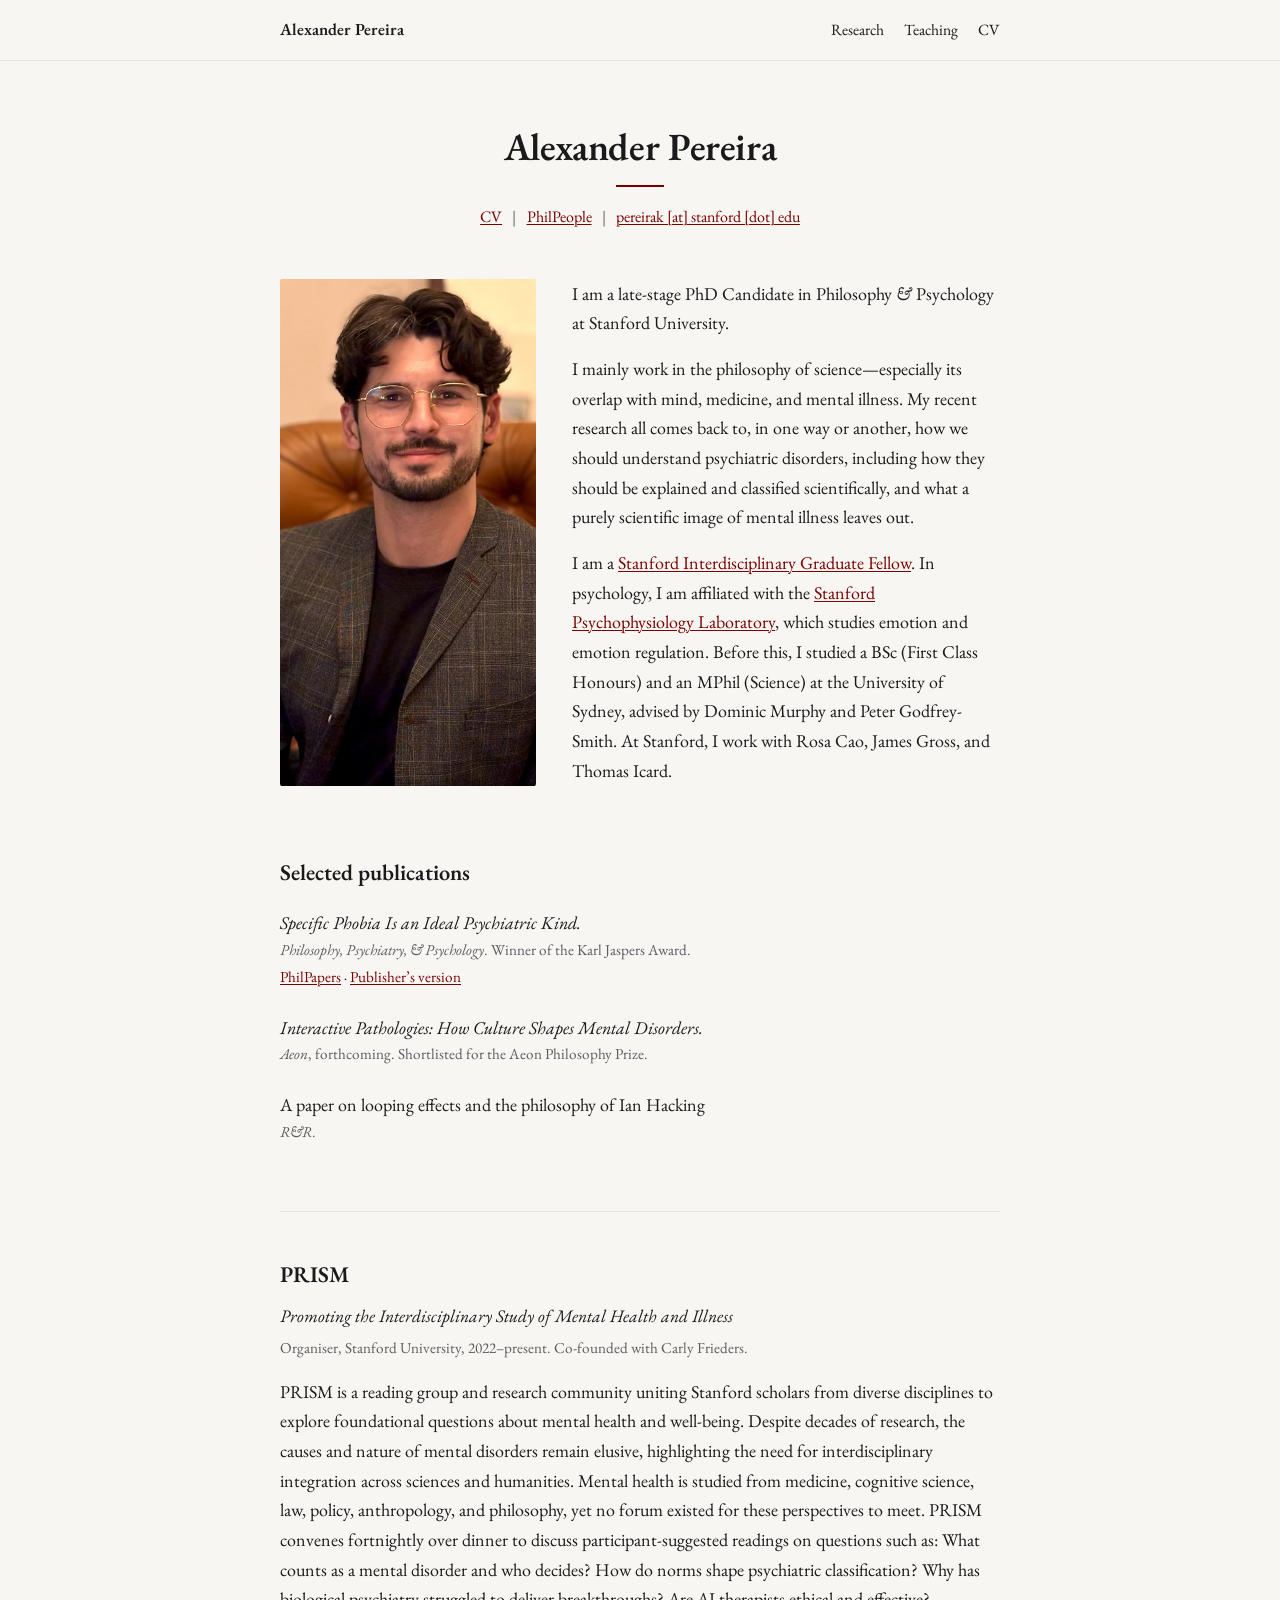
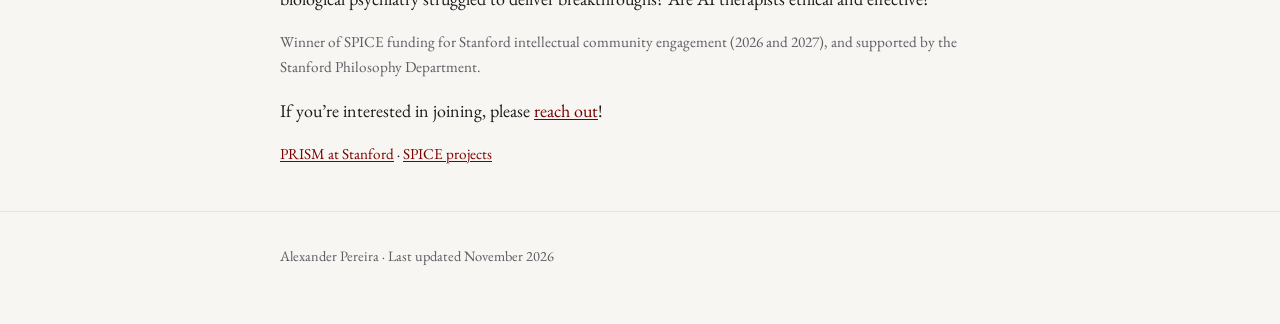
==== commit cffd750e: "Add files via upload" ====
--- a/index.html
+++ b/index.html
@@ -38,7 +38,7 @@
       <div class="intro-text">
         <!-- Introduction. Each paragraph sits between <p> and </p>. -->
         <p>
-          I am a late-stage PhD Candidate in Philosophy &amp; Psychology at Stanford University.
+          I am a late-stage PhD Candidate in Philosophy <span class="amp">&amp;</span> Psychology at Stanford University.
         </p>
         <p>
           I mainly work in the philosophy of science—especially its overlap with mind,
--- a/style.css
+++ b/style.css
@@ -190,6 +190,7 @@
 ul.plain li { margin: 0 0 1rem; }
 
 .areas { color: var(--muted); }
+.amp { font-style: italic; padding-right: 0.08em; }   /* EB Garamond’s italic ampersand, used on its own */
 .subtitle { font-style: italic; font-size: 1.1rem; margin: -0.6rem 0 0.35rem; }
 section > .meta { color: var(--muted); font-size: 0.95rem; }
 section > .links { font-size: 0.95rem; }
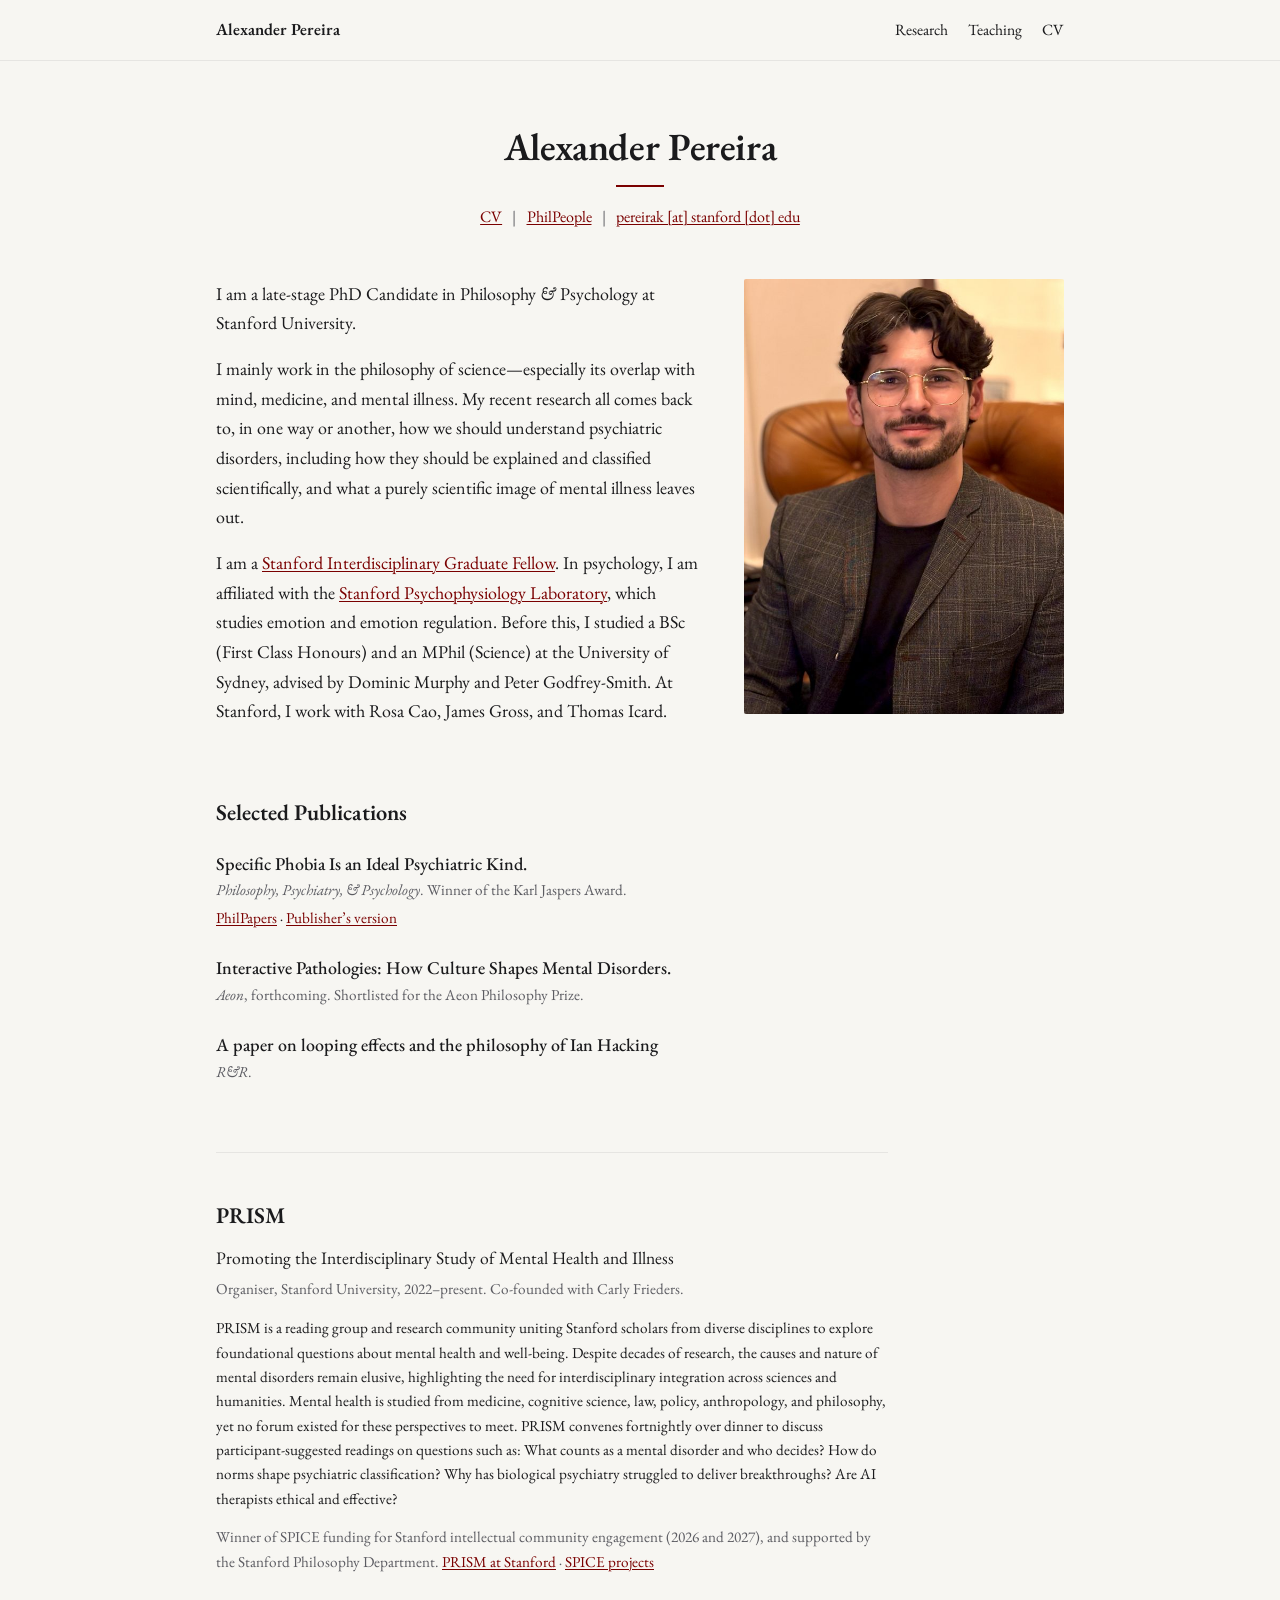
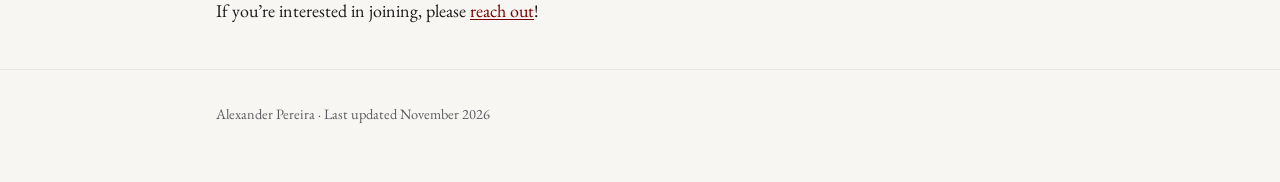
==== commit 95931a3c: "Add files via upload" ====
--- a/index.html
+++ b/index.html
@@ -60,7 +60,7 @@
     </div>
 
     <section>
-      <h2>Selected publications</h2>
+      <h2>Selected Publications</h2>
 
       <div class="entry">
         <div class="title">Specific Phobia Is an Ideal Psychiatric Kind.</div>
@@ -82,12 +82,12 @@
       </div>
     </section>
 
-    <section>
+    <section class="prism">
       <h2>PRISM</h2>
-      <p class="subtitle">Promoting the Interdisciplinary Study of Mental Health and Illness</p>
+      <p class="prism-name">Promoting the Interdisciplinary Study of Mental Health and Illness</p>
       <p class="meta">Organiser, Stanford University, 2022–present. Co-founded with Carly Frieders.</p>
 
-      <p>
+      <p class="prism-desc">
           PRISM is a reading group and research community uniting Stanford scholars from
           diverse disciplines to explore foundational questions about mental health and
           well-being. Despite decades of research, the causes and nature of mental disorders
@@ -104,17 +104,14 @@
       <p class="meta">
         Winner of SPICE funding for Stanford intellectual community engagement (2026 and 2027),
         and supported by the Stanford Philosophy Department.
+        <a href="https://philosophy.stanford.edu/prism-reading-group">PRISM at Stanford</a> ·
+        <a href="https://vpge.stanford.edu/fellowships-funding/student-projects-intellectual/2025-2026-spice-projects">SPICE projects</a>
       </p>
 
-      <p>
+      <p class="prism-join">
         If you’re interested in joining, please
         <a data-user="pereirak" data-domain="stanford.edu">reach out</a>!
       </p>
-
-      <div class="links">
-        <a href="https://philosophy.stanford.edu/prism-reading-group">PRISM at Stanford</a> ·
-        <a href="https://vpge.stanford.edu/fellowships-funding/student-projects-intellectual/2025-2026-spice-projects">SPICE projects</a>
-      </div>
     </section>
 
   </main>
--- a/style.css
+++ b/style.css
@@ -137,20 +137,21 @@
 .hero-links { font-size: 1rem; margin: 0; }
 .hero-links .sep { color: var(--muted); margin: 0 0.45em; }
 
-/* Landing page: a slightly wider column, with the photo beside the introduction */
-.landing { max-width: 48rem; }
+/* Landing page: a wider column, with the photo to the right of the introduction */
+.landing { max-width: 56rem; }
+.landing > section { max-width: 42rem; }   /* sections below keep the normal reading width */
 .intro {
   display: grid;
-  grid-template-columns: 16rem 1fr;   /* photo width | text */
-  column-gap: 2.25rem;
-  align-items: stretch;               /* photo runs the height of the text */
+  grid-template-columns: 1fr 20rem;   /* text | photo width */
+  column-gap: 2.5rem;
+  align-items: start;
   margin: 2.5rem 0 1.5rem;
 }
+.intro-text { grid-column: 1; grid-row: 1; }
 .headshot {
+  grid-column: 2; grid-row: 1;
   width: 100%;
-  height: 100%;
-  object-fit: cover;                  /* trims the photo's edges if needed, never stretches it */
-  object-position: 50% 25%;
+  height: auto;                       /* keeps the photo's original proportions */
   border-radius: 2px;
 }
 .intro-text p:last-child { margin-bottom: 0; }
@@ -179,10 +180,10 @@
 p { margin: 0 0 1rem; }
 
 .entry { margin: 0 0 1.4rem; }
-.entry .title { font-style: italic; }
+.entry .title { font-style: normal; font-weight: 500; }   /* paper titles upright, medium weight; journal titles italic */
 .entry .title.plain { font-style: normal; }
-.entry .with { font-style: normal; }
-.entry .summary { margin: 0.4rem 0 0.2rem; }
+.entry .with { font-style: normal; font-weight: 400; }
+.entry .summary { margin: 0.35rem 0 0.2rem; font-size: 0.95rem; }
 .entry .meta  { color: var(--muted); font-size: 0.95rem; }
 .entry .links { font-size: 0.95rem; margin-top: 0.15rem; }
 
@@ -191,9 +192,12 @@
 
 .areas { color: var(--muted); }
 .amp { font-style: italic; padding-right: 0.08em; }   /* EB Garamond’s italic ampersand, used on its own */
-.subtitle { font-style: italic; font-size: 1.1rem; margin: -0.6rem 0 0.35rem; }
+/* PRISM section on the landing page */
+.prism-name { font-size: 1.1rem; margin: -0.5rem 0 0.3rem; }
+.prism .meta { margin: 0 0 0.9rem; }
+.prism-desc { font-size: 0.95rem; line-height: 1.6; margin: 0 0 0.9rem; }
+.prism-join { margin: 1.25rem 0 0; }
 section > .meta { color: var(--muted); font-size: 0.95rem; }
-section > .links { font-size: 0.95rem; }
 
 /* Inner pages: a plain page title instead of the large name */
 .page-head { padding: 4rem 0 0.5rem; }
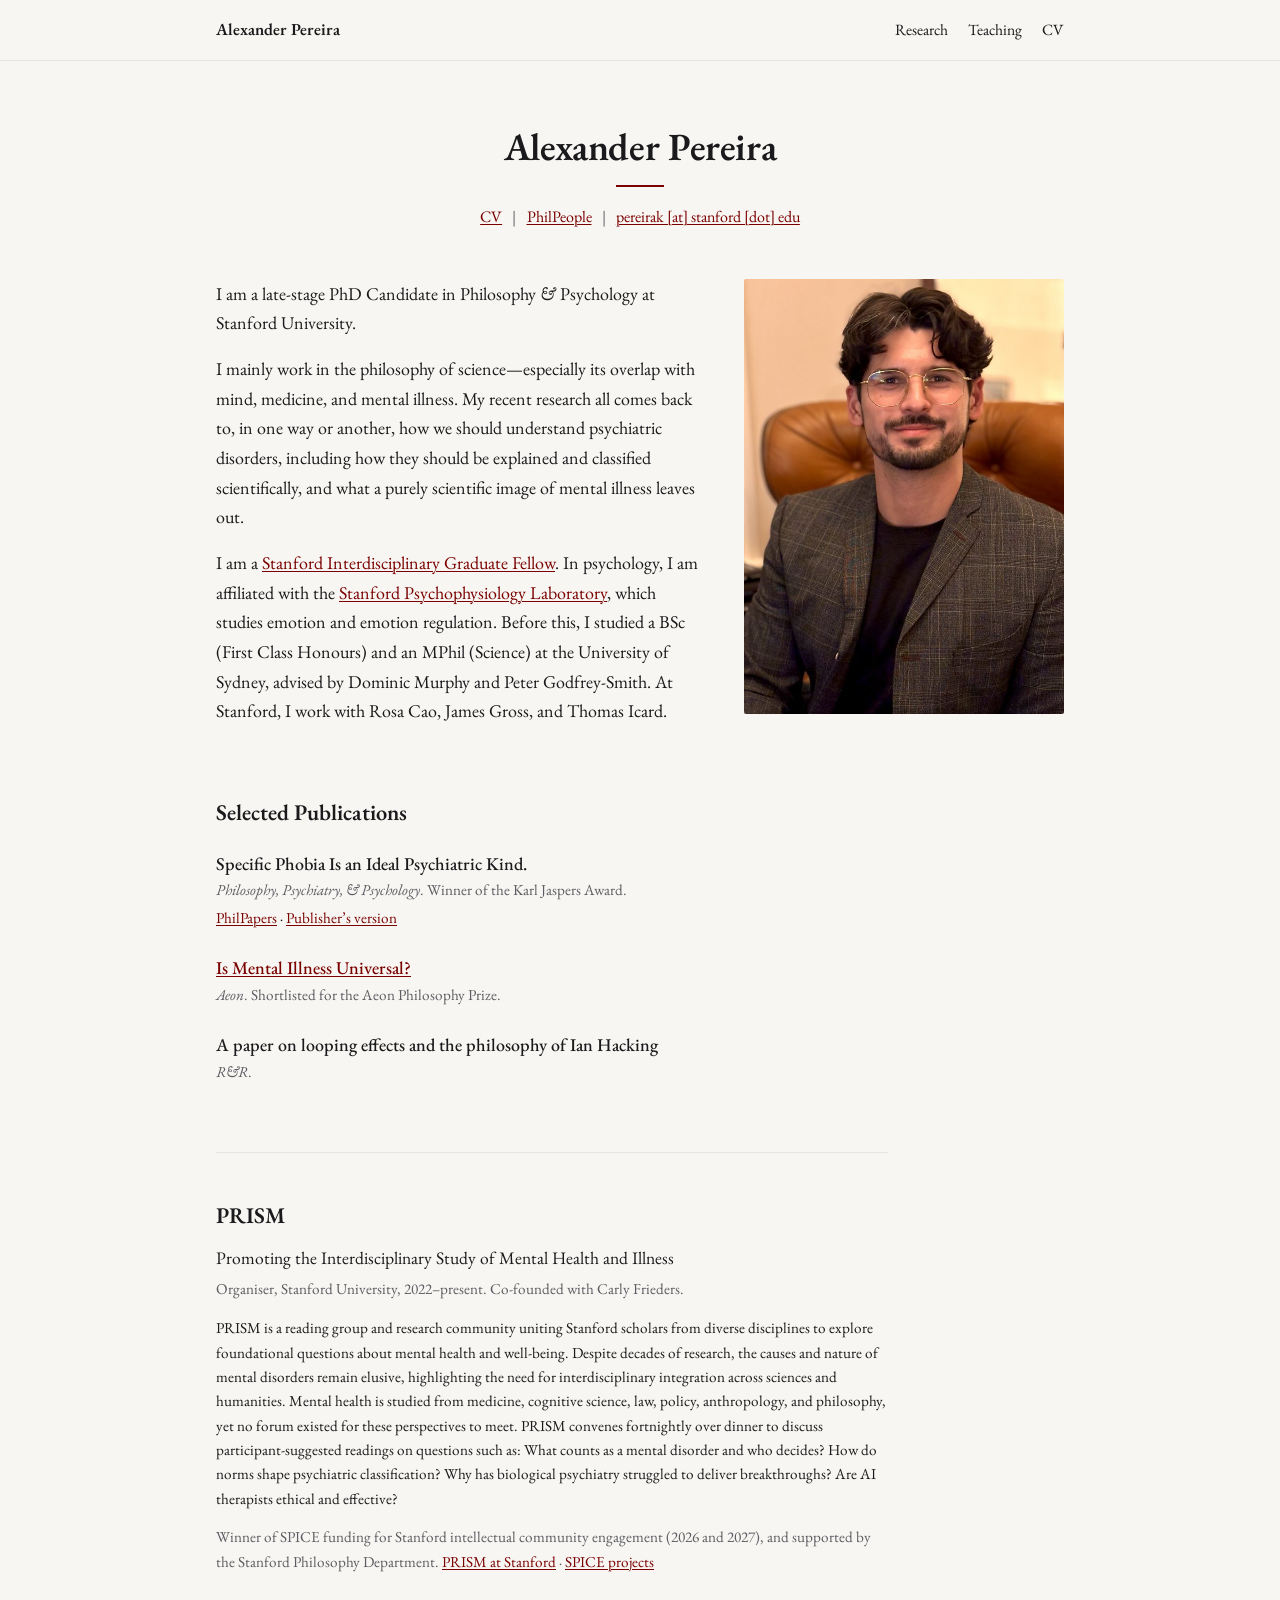
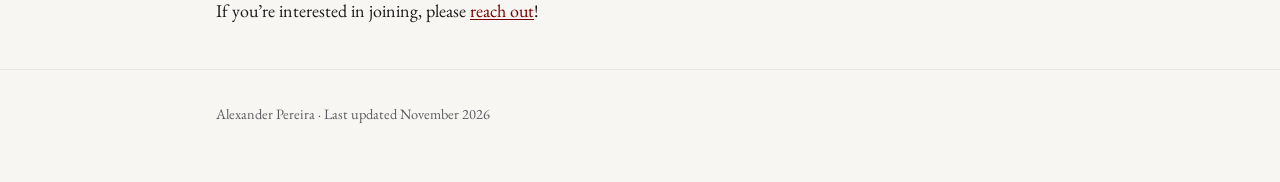
==== commit 54425c98: "Add files via upload" ====
--- a/index.html
+++ b/index.html
@@ -72,8 +72,8 @@
       </div>
 
       <div class="entry">
-        <div class="title">Interactive Pathologies: How Culture Shapes Mental Disorders.</div>
-        <div class="meta"><em>Aeon</em>, forthcoming. Shortlisted for the Aeon Philosophy Prize.</div>
+        <div class="title"><a href="https://aeon.co/essays/are-mental-illnesses-universal-or-are-they-culturally-specific">Is Mental Illness Universal?</a></div>
+        <div class="meta"><em>Aeon</em>. Shortlisted for the Aeon Philosophy Prize.</div>
       </div>
 
       <div class="entry">
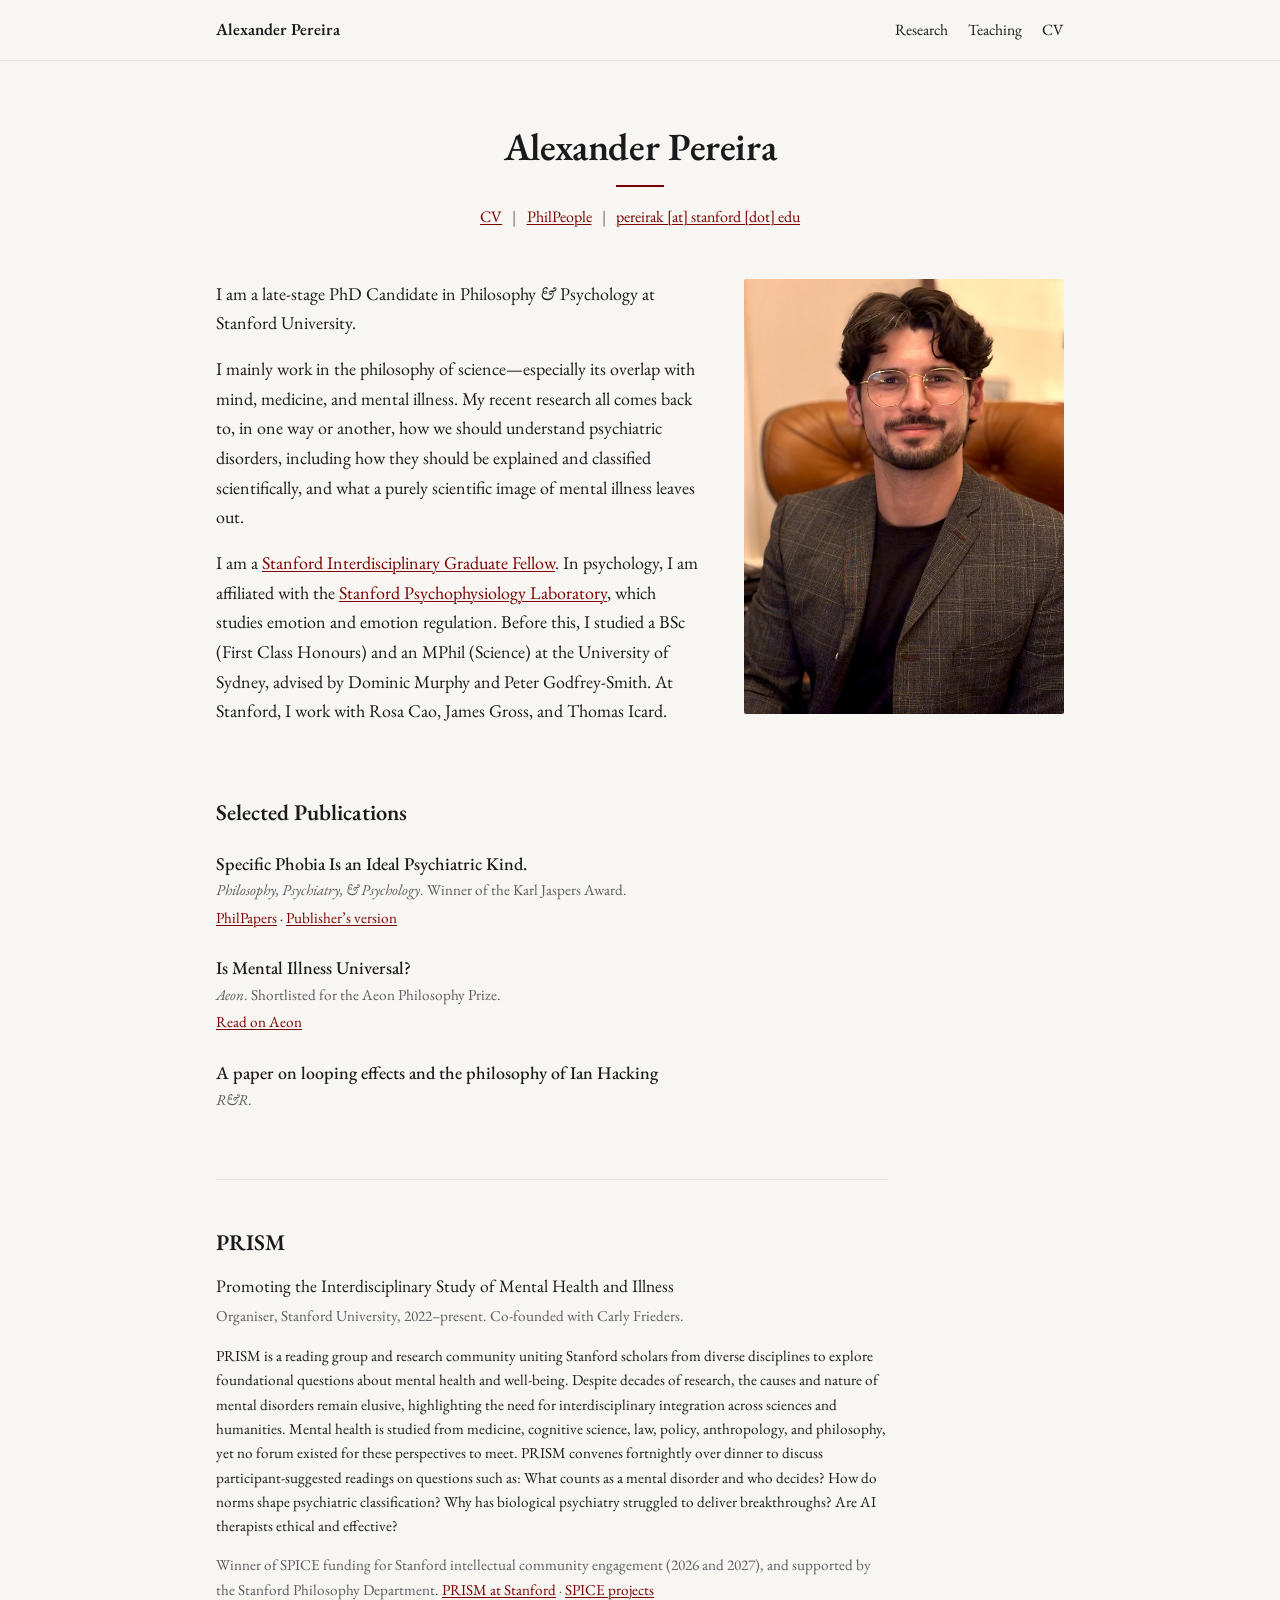
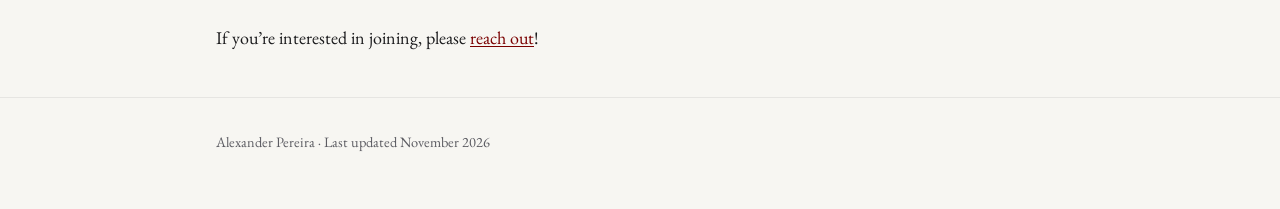
==== commit b6ae912b: "Add files via upload" ====
--- a/index.html
+++ b/index.html
@@ -72,8 +72,9 @@
       </div>
 
       <div class="entry">
-        <div class="title"><a href="https://aeon.co/essays/are-mental-illnesses-universal-or-are-they-culturally-specific">Is Mental Illness Universal?</a></div>
+        <div class="title">Is Mental Illness Universal?</div>
         <div class="meta"><em>Aeon</em>. Shortlisted for the Aeon Philosophy Prize.</div>
+        <div class="links"><a href="https://aeon.co/essays/are-mental-illnesses-universal-or-are-they-culturally-specific">Read on Aeon</a></div>
       </div>
 
       <div class="entry">
